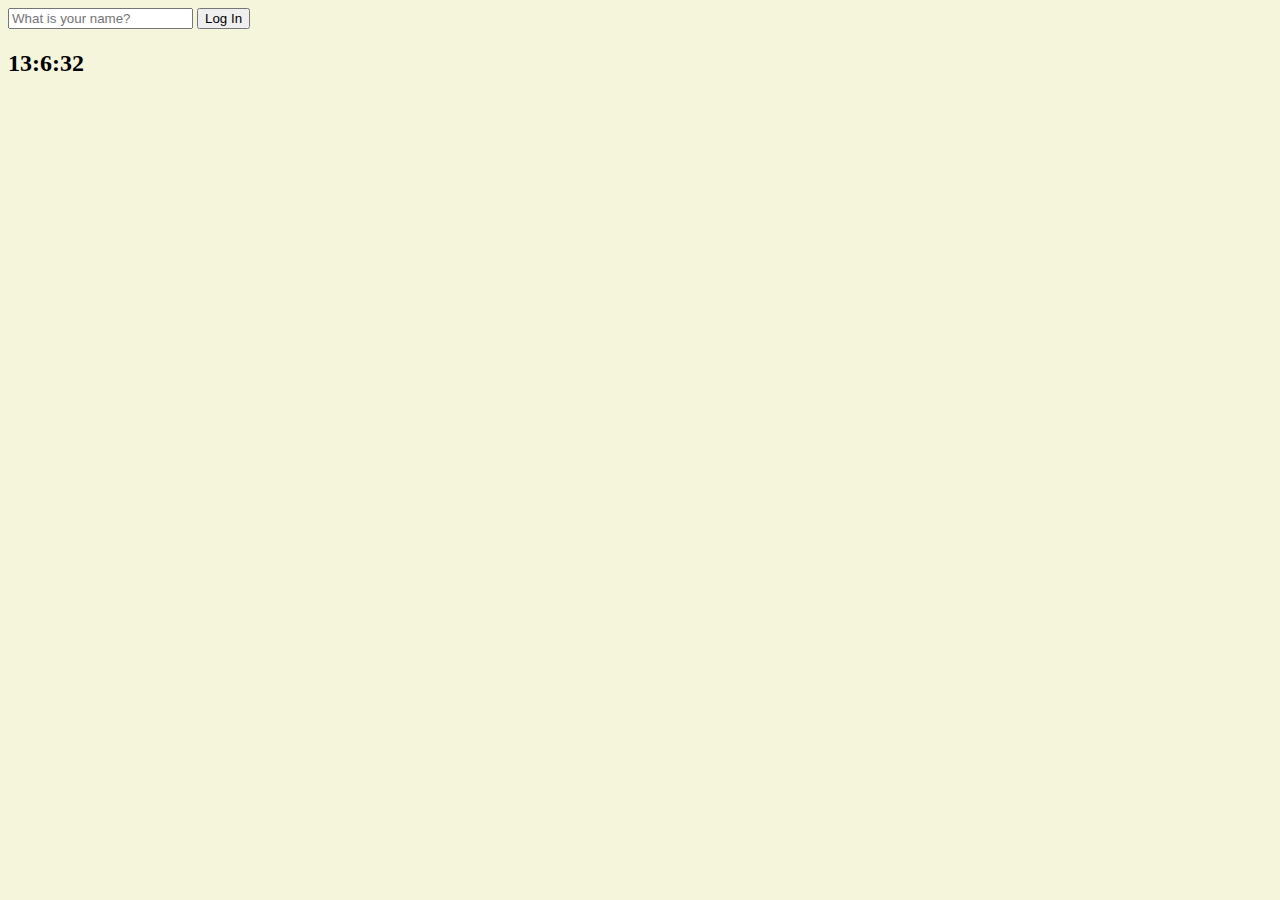
==== momentum/index.html @ 3a10c4b0 "5-1" ====
<!DOCTYPE html>
<html lang="en">
  <head>
    <meta charset="UTF-8" />
    <meta name="viewport" content="width=device-width, initial-scale=1.0" />
    <link rel="stylesheet" href="style.css" />
    <title>Document</title>
  </head>
  <body>
    <form id="login-form" class="hidden">
      <input
        required
        maxlength="15"
        type="text"
        placeholder="What is your name?"
      />
      <button>Log In</button>
    </form>
    <h1 id="greeting" class="hidden"></h1>
    <h2 id="clock">00:00:00</h2>
    <script src="greeting.js"></script>
    <script src="clock.js"></script>
  </body>
</html>
---- momentum/style.css ----
body {
  background-color: beige;
}
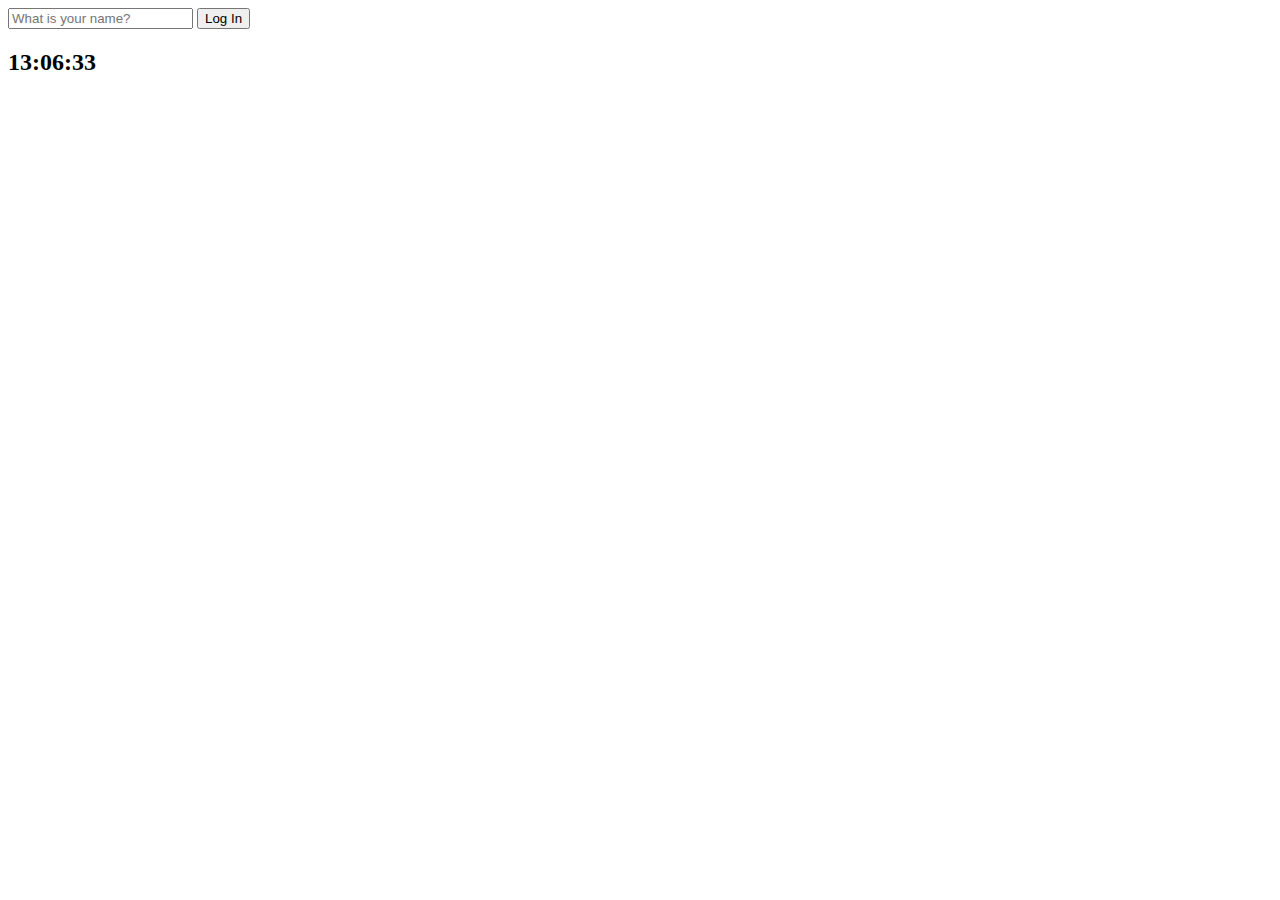
==== commit c84186e6: "file clean" ====
--- a/momentum/index.html
+++ b/momentum/index.html
@@ -3,7 +3,7 @@
   <head>
     <meta charset="UTF-8" />
     <meta name="viewport" content="width=device-width, initial-scale=1.0" />
-    <link rel="stylesheet" href="style.css" />
+    <link rel="stylesheet" href="./css/style.css" />
     <title>Document</title>
   </head>
   <body>
@@ -18,7 +18,7 @@
     </form>
     <h1 id="greeting" class="hidden"></h1>
     <h2 id="clock">00:00:00</h2>
-    <script src="greeting.js"></script>
-    <script src="clock.js"></script>
+    <script src="./js/greeting.js"></script>
+    <script src="./js/clock.js"></script>
   </body>
 </html>
--- a/momentum/css/style.css
+++ b/momentum/css/style.css
@@ -0,0 +1,3 @@
+.hidden {
+  display: none;
+}
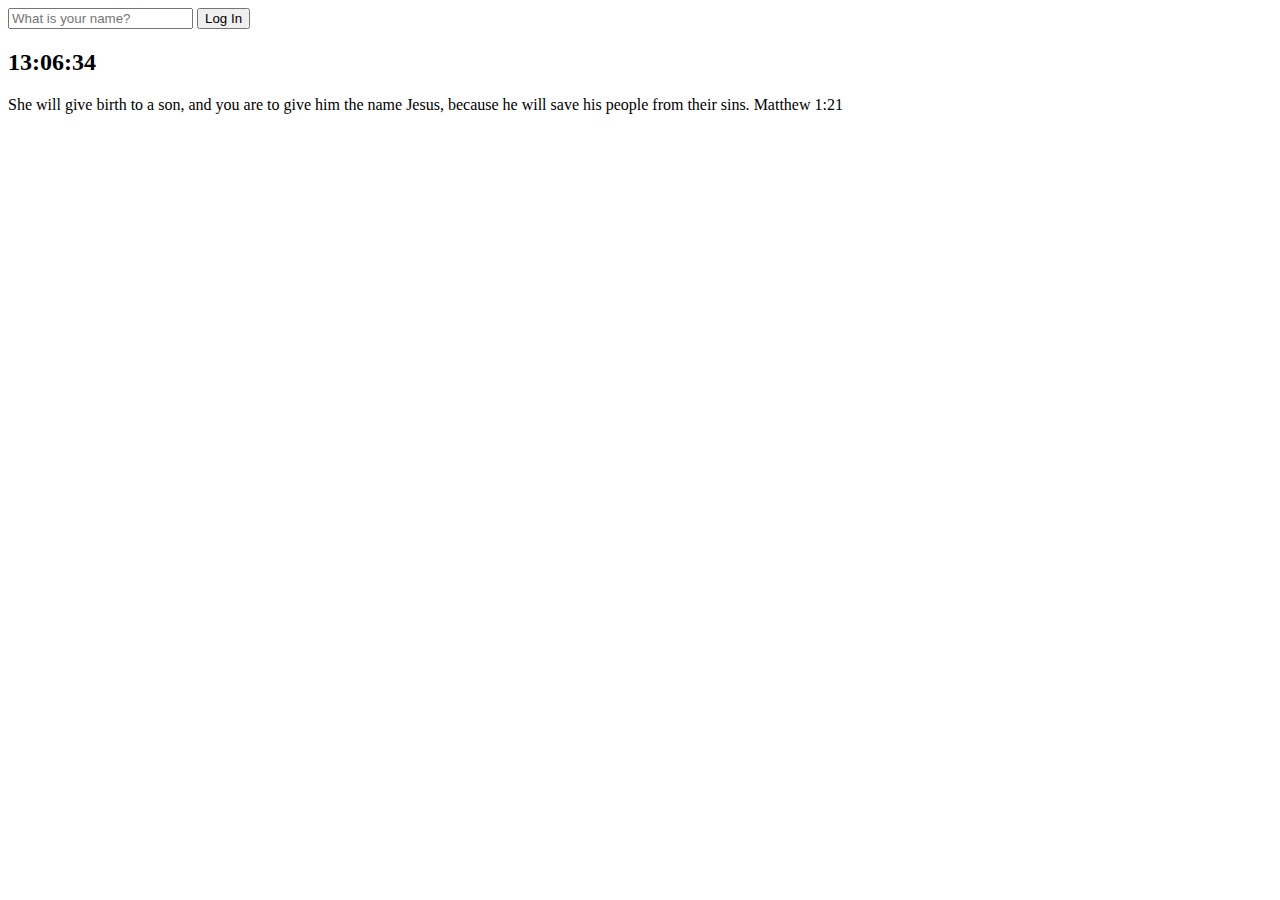
==== commit 3bbd764f: "6-0" ====
--- a/momentum/index.html
+++ b/momentum/index.html
@@ -18,6 +18,11 @@
     </form>
     <h1 id="greeting" class="hidden"></h1>
     <h2 id="clock">00:00:00</h2>
+    <div id="quote">
+      <span></span>
+      <span></span>
+    </div>
+    <script src="./js/quotes.js"></script>
     <script src="./js/greeting.js"></script>
     <script src="./js/clock.js"></script>
   </body>
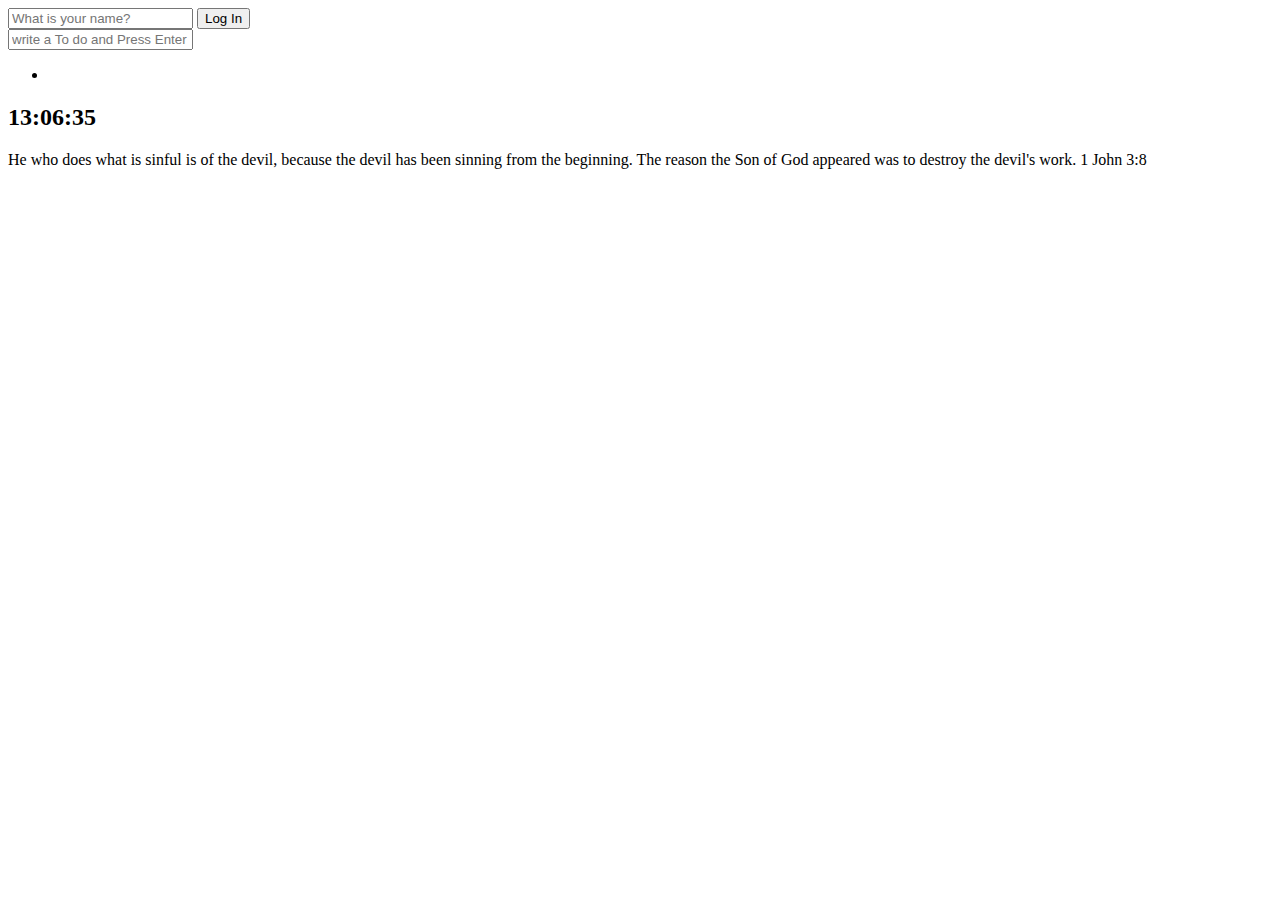
==== commit b2b30964: "7-1" ====
--- a/momentum/index.html
+++ b/momentum/index.html
@@ -17,13 +17,23 @@
       <button>Log In</button>
     </form>
     <h1 id="greeting" class="hidden"></h1>
+    <form id="todo-form">
+      <input type="text" placeholder="write a To do and Press Enter" required />
+    </form>
+    <ul id="todo-list">
+    <li>
+    </ul>
+    </li>
     <h2 id="clock">00:00:00</h2>
     <div id="quote">
       <span></span>
       <span></span>
     </div>
-    <script src="./js/quotes.js"></script>
+
     <script src="./js/greeting.js"></script>
     <script src="./js/clock.js"></script>
+    <script src="./js/quotes.js"></script>
+    <script src="./js/background.js"></script>
+    <script src="./js/todo.js"></script>
   </body>
 </html>
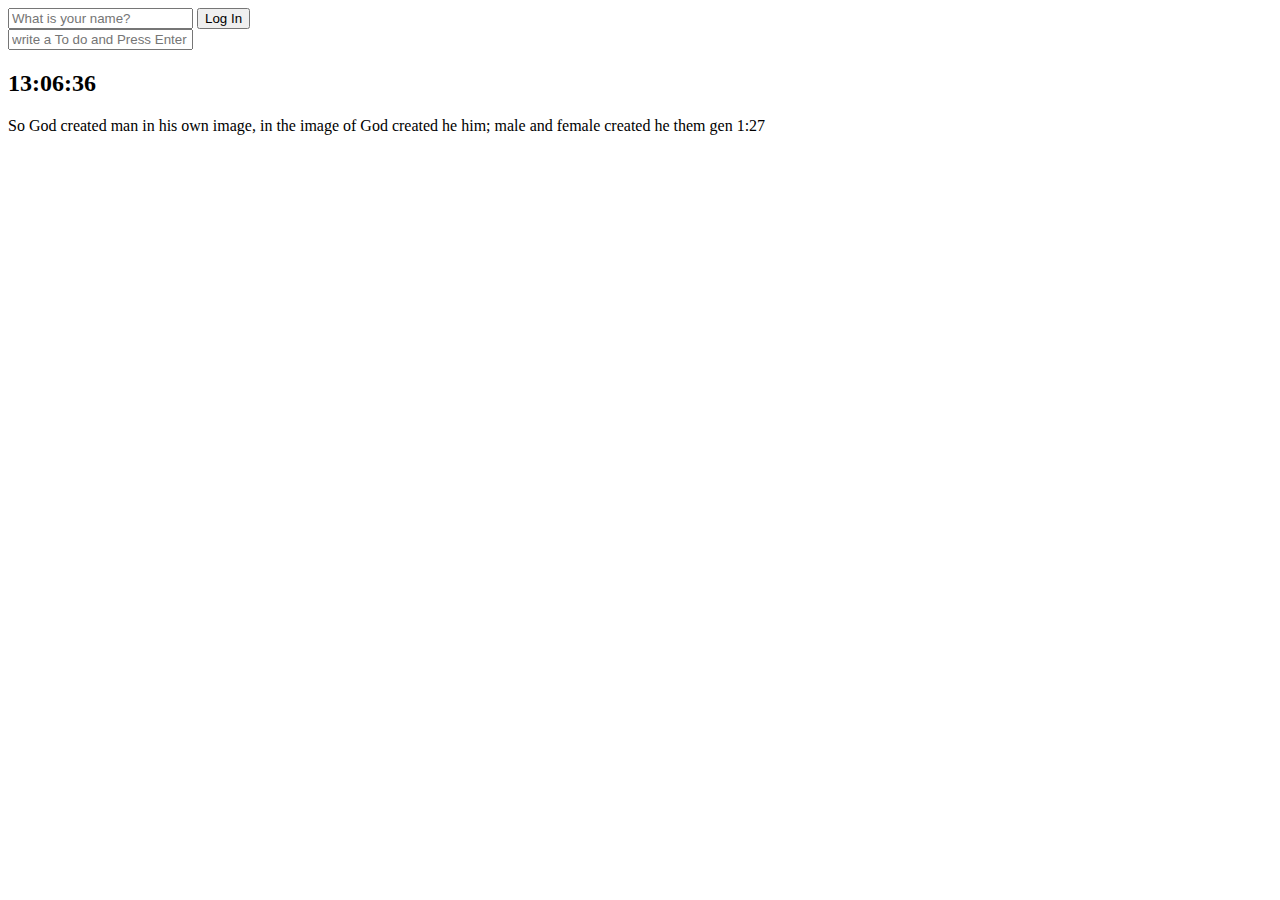
==== commit 841e40ce: "오류 수정" ====
--- a/momentum/index.html
+++ b/momentum/index.html
@@ -17,15 +17,18 @@
       <button>Log In</button>
     </form>
     <h1 id="greeting" class="hidden"></h1>
+
     <form id="todo-form">
       <input type="text" placeholder="write a To do and Press Enter" required />
     </form>
-    <ul id="todo-list">
-    <li>
-    </ul>
-    </li>
+    <ul id="todo-list"></ul>
+
     <h2 id="clock">00:00:00</h2>
     <div id="quote">
+      <span></span>
+      <span></span>
+    </div>
+    <div id="weather">
       <span></span>
       <span></span>
     </div>
@@ -35,5 +38,6 @@
     <script src="./js/quotes.js"></script>
     <script src="./js/background.js"></script>
     <script src="./js/todo.js"></script>
+    <script src="./js/weather.js"></script>
   </body>
 </html>
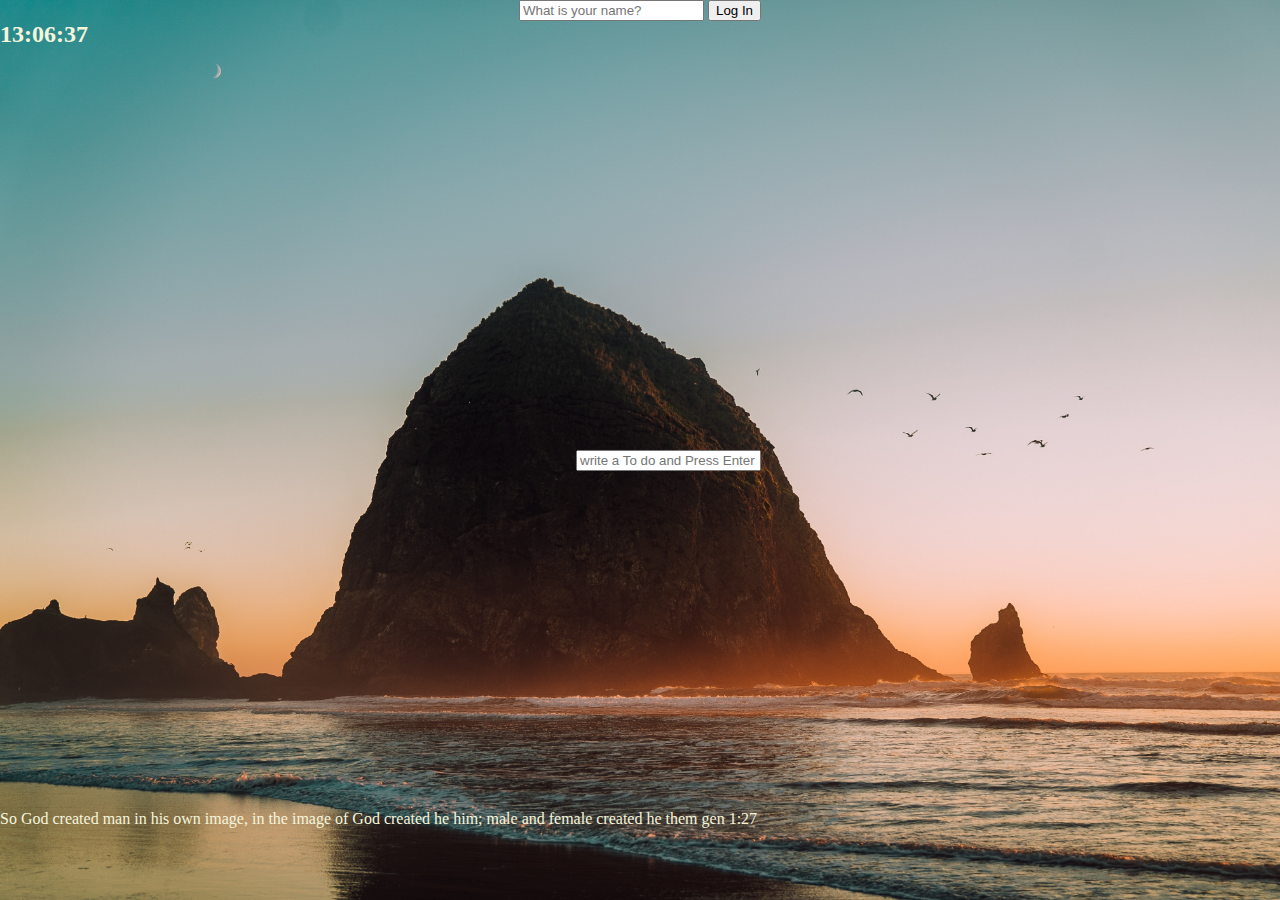
==== commit 71b0dd8b: "클론코딩 css-1차목표완료" ====
--- a/momentum/index.html
+++ b/momentum/index.html
@@ -7,37 +7,43 @@
     <title>Document</title>
   </head>
   <body>
-    <form id="login-form" class="hidden">
-      <input
-        required
-        maxlength="15"
-        type="text"
-        placeholder="What is your name?"
-      />
-      <button>Log In</button>
-    </form>
-    <h1 id="greeting" class="hidden"></h1>
+    <div id="bg">
+      <form id="login-form" class="hidden">
+        <input
+          required
+          maxlength="15"
+          type="text"
+          placeholder="What is your name?"
+        />
+        <button>Log In</button>
+      </form>
+      <h1 id="greeting" class="hidden"></h1>
 
-    <form id="todo-form">
-      <input type="text" placeholder="write a To do and Press Enter" required />
-    </form>
-    <ul id="todo-list"></ul>
+      <form id="todo-form">
+        <input
+          type="text"
+          placeholder="write a To do and Press Enter"
+          required
+        />
+      </form>
+      <ul id="todo-list"></ul>
 
-    <h2 id="clock">00:00:00</h2>
-    <div id="quote">
-      <span></span>
-      <span></span>
+      <h2 id="clock">00:00:00</h2>
+      <div id="quote">
+        <span></span>
+        <span></span>
+      </div>
+      <div id="weather">
+        <span></span>
+        <span></span>
+      </div>
+
+      <script src="./js/greeting.js"></script>
+      <script src="./js/clock.js"></script>
+      <script src="./js/quotes.js"></script>
+      <script src="./js/background.js"></script>
+      <script src="./js/todo.js"></script>
+      <script src="./js/weather.js"></script>
     </div>
-    <div id="weather">
-      <span></span>
-      <span></span>
-    </div>
-
-    <script src="./js/greeting.js"></script>
-    <script src="./js/clock.js"></script>
-    <script src="./js/quotes.js"></script>
-    <script src="./js/background.js"></script>
-    <script src="./js/todo.js"></script>
-    <script src="./js/weather.js"></script>
   </body>
 </html>
--- a/momentum/css/style.css
+++ b/momentum/css/style.css
@@ -1,3 +1,74 @@
+html {
+  height: 100%;
+}
+
 .hidden {
   display: none;
 }
+
+h1 {
+  margin: 0;
+}
+
+h2 {
+  margin: 0;
+}
+body {
+  margin: 0;
+  height: 100%;
+}
+div {
+}
+#bg {
+  height: 100%;
+  background-repeat: no-repeat;
+  position: relative;
+  background-size: cover;
+}
+
+#greeting {
+  position: absolute;
+  text-align: center;
+  color: beige;
+  left: 45%;
+  top: 45%;
+  font-weight: 900;
+}
+#quote {
+  display: block;
+  position: absolute;
+  color: beige;
+  top: 90%;
+  text-align: center;
+}
+h2 div span {
+  text-align: center;
+}
+
+form {
+  text-align: center;
+  color: beige;
+}
+
+#todo-form {
+  position: absolute;
+  color: beige;
+  left: 45%;
+  top: 50%;
+}
+#todo-list {
+  position: absolute;
+  text-align: center;
+  color: beige;
+  left: 45%;
+  top: 51%;
+}
+#weather {
+  color: beige;
+  display: inline-block;
+  float: right;
+}
+#clock {
+  color: beige;
+  display: inline-block;
+}
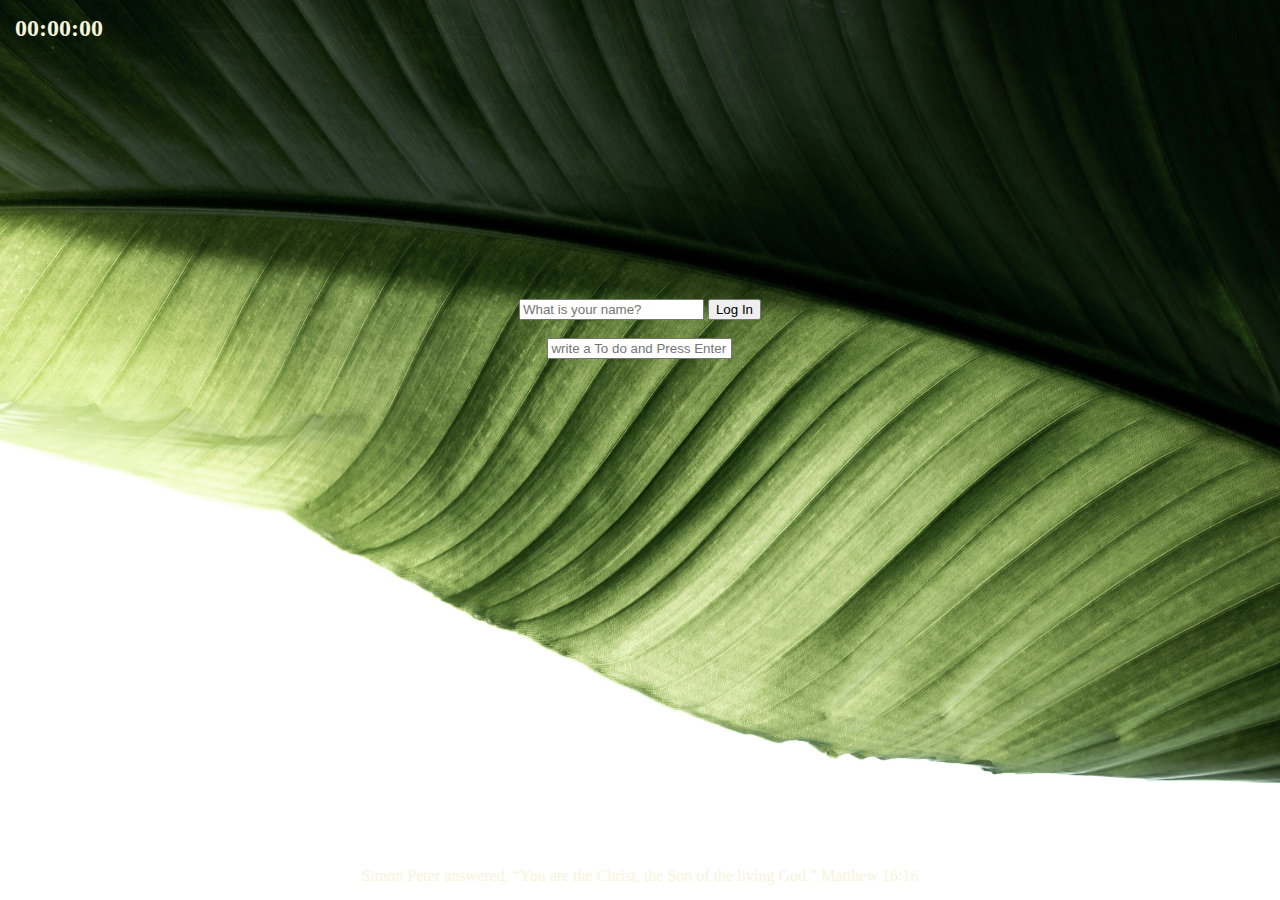
==== commit e86fb252: "클론코딩 css수정2차" ====
--- a/momentum/index.html
+++ b/momentum/index.html
@@ -8,42 +8,52 @@
   </head>
   <body>
     <div id="bg">
-      <form id="login-form" class="hidden">
-        <input
-          required
-          maxlength="15"
-          type="text"
-          placeholder="What is your name?"
-        />
-        <button>Log In</button>
-      </form>
-      <h1 id="greeting" class="hidden"></h1>
-
-      <form id="todo-form">
-        <input
-          type="text"
-          placeholder="write a To do and Press Enter"
-          required
-        />
-      </form>
-      <ul id="todo-list"></ul>
-
       <h2 id="clock">00:00:00</h2>
+      <div class="blank"></div>
+      <div id="weather">
+        <img id="icon" src="" style="max-width: 100%; height: auto" />
+        <h4 id="weather-type"></h4>
+        <span id="weather-location"></span>
+      </div>
+      <div class="blank"></div>
+      <div>
+        <form id="login-form" class="hidden">
+          <input
+            required
+            maxlength="15"
+            type="text"
+            placeholder="What is your name?"
+          />
+          <button>Log In</button>
+        </form>
+        <h1 id="greeting" class="hidden"></h1>
+        <form id="todo-form">
+          <input
+            type="text"
+            placeholder="write a To do and Press Enter"
+            required
+          />
+        </form>
+        <ul id="todo-list"></ul>
+      </div>
+      <div class="blank"></div>
+      <div class="blank"></div>
       <div id="quote">
         <span></span>
         <span></span>
       </div>
-      <div id="weather">
-        <span></span>
-        <span></span>
-      </div>
-
-      <script src="./js/greeting.js"></script>
-      <script src="./js/clock.js"></script>
-      <script src="./js/quotes.js"></script>
-      <script src="./js/background.js"></script>
-      <script src="./js/todo.js"></script>
-      <script src="./js/weather.js"></script>
+      <div class="blank"></div>
     </div>
+    <script src="./js/greeting.js"></script>
+    <script src="./js/clock.js"></script>
+    <script src="./js/quotes.js"></script>
+    <script src="./js/background.js"></script>
+    <script src="./js/todo.js"></script>
+    <script src="./js/weather.js"></script>
   </body>
 </html>
+<!-- 
+1. 그리드 라인 지정 3x3
+2. 그리드 안으로 배치
+3. 그리드 안 위치 조정 /이제 이거할게염 / 오키
+-->
--- a/momentum/css/style.css
+++ b/momentum/css/style.css
@@ -4,71 +4,77 @@
 
 .hidden {
   display: none;
+  margin: 0;
 }
 
 h1 {
   margin: 0;
 }
 
-h2 {
-  margin: 0;
+h4 {
+  margin-block-start: 0.4rem;
+  margin-block-end: 0.4rem;
 }
+
 body {
+  background-repeat: no-repeat;
+  background-size: cover;
   margin: 0;
   height: 100%;
 }
-div {
+form {
+  margin: 0;
 }
+
 #bg {
-  height: 100%;
-  background-repeat: no-repeat;
-  position: relative;
-  background-size: cover;
+  padding: 15px;
+  height: calc(100% - 30px);
+  display: grid;
+  grid-template-columns: 1fr 1fr 1fr;
+  grid-template-rows: 1fr 1fr 1fr;
+}
+/* 지금 화면 가보면 다시 3x3으로 되어 있음 */
+#clock {
+  margin: 0;
+  color: beige;
+  display: inline-block;
+}
+#weather {
+  display: flex;
+  flex-direction: column;
+  color: beige;
+  justify-self: end;
+  text-align: right;
 }
 
 #greeting {
-  position: absolute;
+  display: inline-block;
+  color: beige;
+  font-weight: 900;
   text-align: center;
+}
+#login-form {
+  display: block;
+  position: inherit;
+  text-align: center;
+  align-items: start;
+}
+#todo-form {
+  position: inherit;
   color: beige;
-  left: 45%;
-  top: 45%;
-  font-weight: 900;
+  text-align: center;
+}
+#todo-list {
+  position: relative;
+  list-style-type: none;
+  color: beige;
+  align-self: end;
+  text-align: center;
 }
 #quote {
-  display: block;
-  position: absolute;
+  position: relative;
   color: beige;
-  top: 90%;
   text-align: center;
+  align-items: end;
+  grid-column: 1/4;
 }
-h2 div span {
-  text-align: center;
-}
-
-form {
-  text-align: center;
-  color: beige;
-}
-
-#todo-form {
-  position: absolute;
-  color: beige;
-  left: 45%;
-  top: 50%;
-}
-#todo-list {
-  position: absolute;
-  text-align: center;
-  color: beige;
-  left: 45%;
-  top: 51%;
-}
-#weather {
-  color: beige;
-  display: inline-block;
-  float: right;
-}
-#clock {
-  color: beige;
-  display: inline-block;
-}
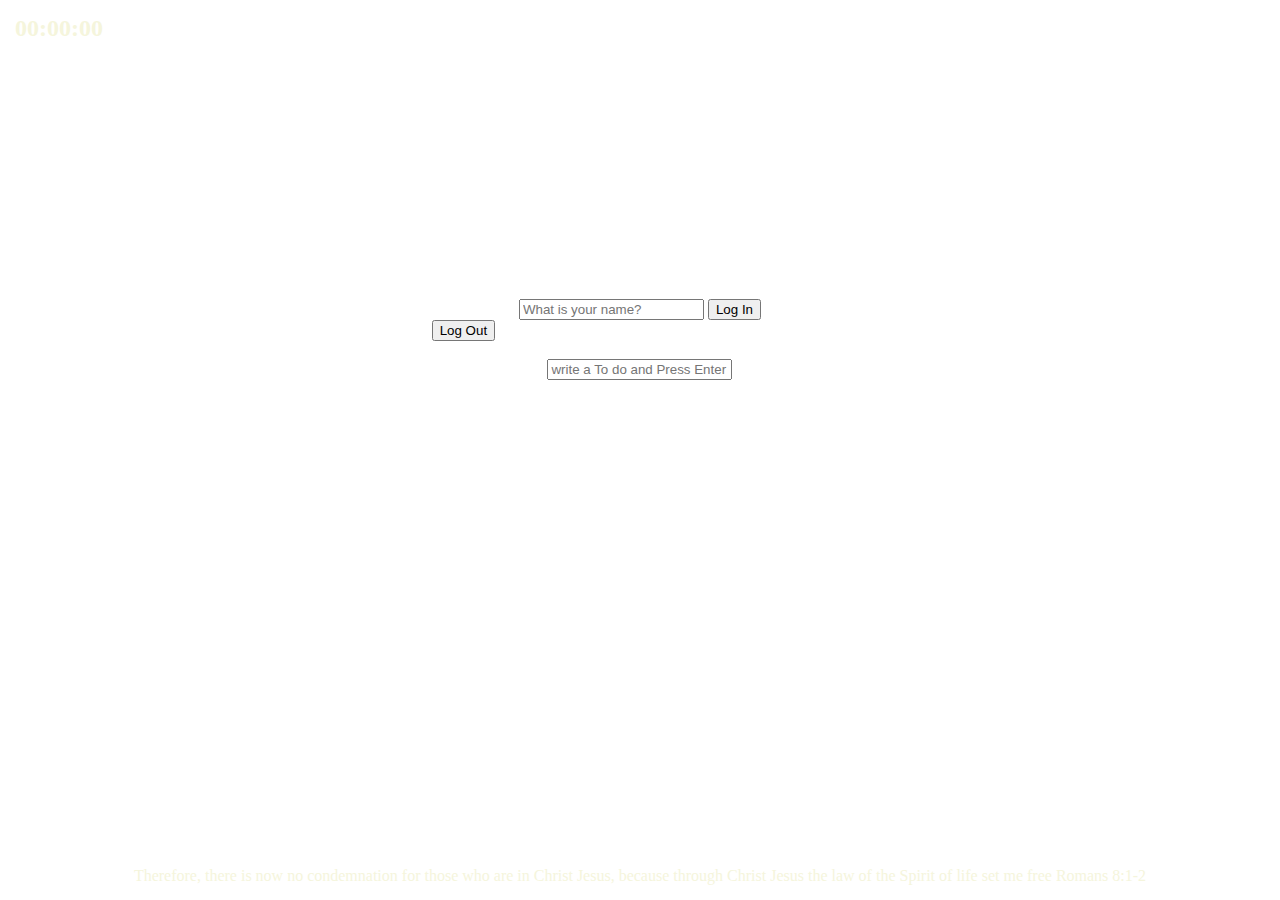
==== commit 82486941: "greeting.js추가,input태가운데옮기기실패" ====
--- a/momentum/index.html
+++ b/momentum/index.html
@@ -25,6 +25,9 @@
             placeholder="What is your name?"
           />
           <button>Log In</button>
+        </form>
+        <form id="log-out">
+          <button clas="hidden">Log Out</button>
         </form>
         <h1 id="greeting" class="hidden"></h1>
         <form id="todo-form">
--- a/momentum/css/style.css
+++ b/momentum/css/style.css
@@ -33,7 +33,7 @@
   grid-template-columns: 1fr 1fr 1fr;
   grid-template-rows: 1fr 1fr 1fr;
 }
-/* 지금 화면 가보면 다시 3x3으로 되어 있음 */
+
 #clock {
   margin: 0;
   color: beige;
@@ -54,10 +54,9 @@
   text-align: center;
 }
 #login-form {
-  display: block;
   position: inherit;
+  margin: 0 auto;
   text-align: center;
-  align-items: start;
 }
 #todo-form {
   position: inherit;
@@ -78,3 +77,9 @@
   align-items: end;
   grid-column: 1/4;
 }
+#icon {
+  display: inline-block;
+}
+#weather-type {
+  display: inline-block;
+}
